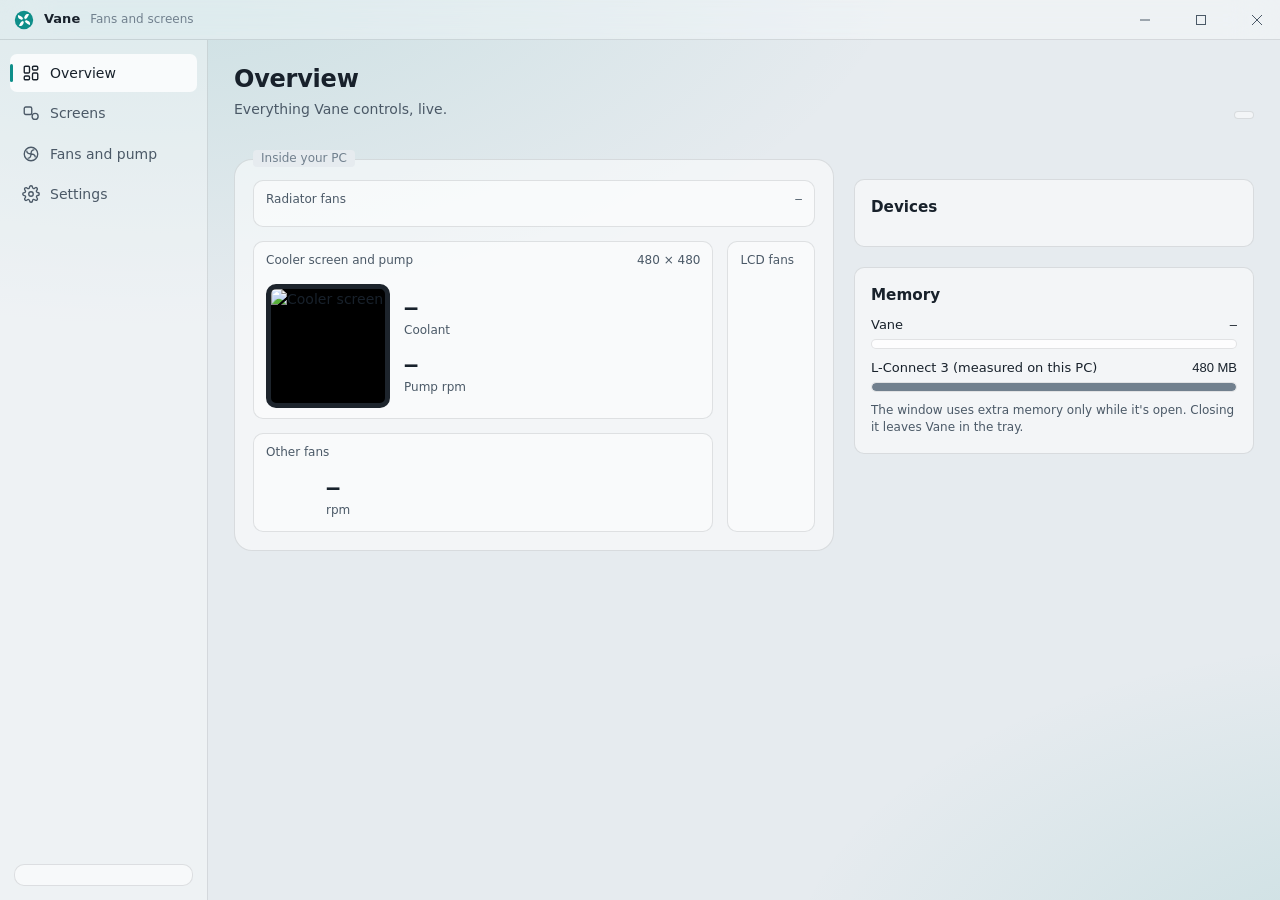
==== ui/index.html @ 540136e4 "Vane 0.1: tray app replacing Lian Li L-Connect 3 for HydroShift II LCD-S, SL V3 LCD fans and wireles" ====
<!doctype html>
<html lang="en">
<head>
<meta charset="utf-8">
<meta name="viewport" content="width=device-width, initial-scale=1">
<title>Vane</title>
<link rel="stylesheet" href="app.css">
<script>
  // apply the saved app theme before first paint so the window never flashes the wrong colours
  try { const t = localStorage.getItem("vane.theme"); if (t && t !== "system") document.documentElement.dataset.theme = t; } catch (e) {}
</script>
</head>
<body>
<canvas id="rain" aria-hidden="true"></canvas>

<header class="titlebar" data-tauri-drag-region>
  <svg class="logo" viewBox="0 0 24 24" aria-hidden="true" data-tauri-drag-region>
    <circle cx="12" cy="12" r="11" fill="var(--accent)"/>
    <g fill="var(--on-accent)">
      <path d="M12 12 C12 6 15 4 18 5 C17 8 15 11 12 12Z"/>
      <path d="M12 12 C18 12 20 15 19 18 C16 17 13 15 12 12Z"/>
      <path d="M12 12 C12 18 9 20 6 19 C7 16 9 13 12 12Z"/>
      <path d="M12 12 C6 12 4 9 5 6 C8 7 11 9 12 12Z"/>
    </g>
    <circle cx="12" cy="12" r="2.2" fill="var(--accent)"/>
  </svg>
  <span class="name" data-tauri-drag-region>Vane</span>
  <span class="sub" data-tauri-drag-region>Fans and screens</span>
  <span class="spacer" data-tauri-drag-region></span>
  <button class="winbtn" id="w-min" aria-label="Minimise"><svg width="10" height="10" viewBox="0 0 10 10"><path d="M0 5h10" stroke="currentColor"/></svg></button>
  <button class="winbtn" id="w-max" aria-label="Maximise"><svg width="10" height="10" viewBox="0 0 10 10"><rect x=".5" y=".5" width="9" height="9" fill="none" stroke="currentColor"/></svg></button>
  <button class="winbtn close" id="w-close" aria-label="Close"><svg width="10" height="10" viewBox="0 0 10 10"><path d="M0 0l10 10M10 0L0 10" stroke="currentColor"/></svg></button>
</header>

<div class="body">
  <nav class="side" aria-label="Sections">
    <button class="navbtn" data-page="overview" aria-current="page"><svg viewBox="0 0 24 24" fill="none" stroke="currentColor" stroke-width="1.8"><rect x="3" y="3" width="7" height="9" rx="1.5"/><rect x="14" y="3" width="7" height="5" rx="1.5"/><rect x="14" y="12" width="7" height="9" rx="1.5"/><rect x="3" y="16" width="7" height="5" rx="1.5"/></svg>Overview</button>
    <button class="navbtn" data-page="screens"><svg viewBox="0 0 24 24" fill="none" stroke="currentColor" stroke-width="1.8"><rect x="3" y="4" width="10" height="10" rx="2"/><circle cx="17.5" cy="16.5" r="4"/></svg>Screens</button>
    <button class="navbtn" data-page="fans"><svg viewBox="0 0 24 24" fill="none" stroke="currentColor" stroke-width="1.8"><circle cx="12" cy="12" r="9"/><path d="M12 12c0-4 2-6 4.5-5.5M12 12c4 0 6 2 5.5 4.5M12 12c0 4-2 6-4.5 5.5M12 12c-4 0-6-2-5.5-4.5"/></svg>Fans and pump</button>
    <button class="navbtn" data-page="settings"><svg viewBox="0 0 24 24" fill="none" stroke="currentColor" stroke-width="1.8"><circle cx="12" cy="12" r="3"/><path d="M19.4 15a1.7 1.7 0 0 0 .3 1.8l.1.1a2 2 0 1 1-2.8 2.8l-.1-.1a1.7 1.7 0 0 0-1.8-.3 1.7 1.7 0 0 0-1 1.5V21a2 2 0 1 1-4 0v-.1a1.7 1.7 0 0 0-1.1-1.5 1.7 1.7 0 0 0-1.8.3l-.1.1a2 2 0 1 1-2.8-2.8l.1-.1a1.7 1.7 0 0 0 .3-1.8 1.7 1.7 0 0 0-1.5-1H3a2 2 0 1 1 0-4h.1a1.7 1.7 0 0 0 1.5-1.1 1.7 1.7 0 0 0-.3-1.8l-.1-.1a2 2 0 1 1 2.8-2.8l.1.1a1.7 1.7 0 0 0 1.8.3H9a1.7 1.7 0 0 0 1-1.5V3a2 2 0 1 1 4 0v.1a1.7 1.7 0 0 0 1 1.5 1.7 1.7 0 0 0 1.8-.3l.1-.1a2 2 0 1 1 2.8 2.8l-.1.1a1.7 1.7 0 0 0-.3 1.8V9a1.7 1.7 0 0 0 1.5 1H21a2 2 0 1 1 0 4h-.1a1.7 1.7 0 0 0-1.5 1z"/></svg>Settings</button>
    <div class="grow"></div>
    <div class="side-status" id="side-status"></div>
  </nav>

  <main id="main">
    <!-- OVERVIEW -->
    <section class="page on" id="p-overview">
      <div class="page-head">
        <div><h2>Overview</h2><p>Everything Vane controls, live.</p></div>
        <span class="chip" id="ov-chip"></span>
      </div>
      <div id="ov-banner"></div>
      <div class="ov-grid">
        <div class="case">
          <span class="case-label">Inside your PC</span>
          <button class="part rad" data-go="fans" data-kind="aio">
            <span class="lbl"><span>Radiator fans</span><span class="num" id="ov-rad-avg">–</span></span>
            <div class="fans" id="ov-rad"></div>
          </button>
          <button class="part pump" data-go="screens" data-screen="cooler">
            <span class="lbl"><span>Cooler screen and pump</span><span>480 × 480</span></span>
            <img class="lcd sq" id="ov-img-cooler" alt="Cooler screen">
            <div style="display:grid;gap:12px">
              <div class="readout"><b id="ov-coolant">–</b><span>Coolant</span></div>
              <div class="readout"><b id="ov-pump">–</b><span>Pump rpm</span></div>
            </div>
          </button>
          <button class="part front" data-go="screens" data-screen="fan">
            <span class="lbl"><span>LCD fans</span><span class="num" id="ov-lcd-avg"></span></span>
            <div class="stack" id="ov-fanscreens"></div>
          </button>
          <button class="part inf" data-go="fans" data-kind="inf" id="ov-inf">
            <span class="lbl"><span id="ov-inf-name">Other fans</span></span>
            <svg class="fanicon" viewBox="0 0 64 64" style="max-width:48px"></svg>
            <div class="readout"><b id="ov-inf-rpm">–</b><span>rpm</span></div>
          </button>
        </div>
        <div style="display:grid;gap:20px">
          <div class="stats" id="ov-stats"></div>
          <div class="box">
            <h3>Devices</h3>
            <div class="devlist" id="ov-devices"></div>
          </div>
          <div class="box memory">
            <h3 style="margin:0">Memory</h3>
            <div class="memrow"><div><span>Vane</span><span class="num" id="mem-vane">–</span></div><div class="bar goal"><i id="mem-vane-bar" style="width:0"></i></div></div>
            <div class="memrow"><div><span>L-Connect 3 (measured on this PC)</span><span class="num">480 MB</span></div><div class="bar"><i style="width:100%"></i></div></div>
            <span class="small muted">The window uses extra memory only while it's open. Closing it leaves Vane in the tray.</span>
          </div>
        </div>
      </div>
    </section>

    <!-- SCREENS -->
    <section class="page" id="p-screens">
      <div class="page-head">
        <div><h2>Screens</h2><p>Pick a screen, then choose what it shows.</p></div>
        <div class="actions"><button class="btn" id="scr-identify">Identify screens</button></div>
      </div>
      <div class="pick" id="scr-pick"></div>
      <div class="scr-grid">
        <div class="box stage">
          <img id="scr-stage" class="sq" alt="Live screen">
          <div class="cap" id="scr-cap"></div>
          <div class="row">
            <div class="setrow" style="gap:8px"><button class="switch" role="switch" id="scr-enabled" aria-label="Screen on"></button><span class="small">Screen on</span></div>
          </div>
        </div>
        <div class="opts">
          <div class="box">
            <h3>Themes</h3>
            <div class="themes" id="scr-themes"></div>
          </div>
          <div class="box">
            <h3>Readings <span class="muted" id="scr-slot-hint"></span></h3>
            <div class="row2" style="margin-bottom:12px">
              <label class="field"><span>Layout</span><select id="scr-layout"></select></label>
              <label class="field"><span>Background</span><select id="scr-bg"></select></label>
            </div>
            <div class="slots" id="scr-slots"></div>
            <div class="row2" id="scr-image-row" style="margin-top:12px" hidden>
              <div class="field"><span>Picture or GIF</span><div class="inline-name"><button class="btn" id="scr-pick-image">Choose…</button><span class="small muted" id="scr-image-name" style="align-self:center;overflow:hidden;text-overflow:ellipsis;white-space:nowrap"></span></div></div>
            </div>
          </div>
          <div class="box">
            <h3>Look</h3>
            <div style="display:grid;gap:14px">
              <div class="field"><span>Accent colour</span><div class="swatches" id="scr-accent"></div></div>
              <div class="row3">
                <label class="field"><span>Text colour</span><input type="color" id="scr-text"></label>
                <label class="field" id="scr-solid-f"><span>Background colour</span><input type="color" id="scr-solid"></label>
                <div class="field"><span>Clock</span><div class="seg" id="scr-clock"><button data-v="24">24 h</button><button data-v="12">12 h</button></div></div>
              </div>
              <div class="row2">
                <label class="field"><span>Animation speed <b id="scr-speed-v"></b></span><input type="range" id="scr-speed" min="0" max="3" step="0.1"></label>
                <label class="field"><span>Dim background <b id="scr-dim-v"></b></span><input type="range" id="scr-dim" min="0" max="0.8" step="0.05"></label>
              </div>
              <div class="setrow"><div class="t"><b>Glass plates behind readings</b><span>Keeps numbers readable over busy backgrounds.</span></div><button class="switch" role="switch" id="scr-plates"></button></div>
            </div>
          </div>
          <div class="box">
            <h3>Screen</h3>
            <div style="display:grid;gap:14px">
              <div class="row2">
                <label class="field"><span>Brightness <b id="scr-bright-v"></b></span><input type="range" id="scr-bright" min="5" max="100" step="5"></label>
                <label class="field"><span>Frames per second</span><select id="scr-fps"><option value="10">10</option><option value="15">15</option><option value="20">20</option><option value="25">25</option><option value="30">30</option></select></label>
              </div>
              <div class="field"><span>Rotation</span><div class="seg" id="scr-rot"><button data-v="0">0°</button><button data-v="90">90°</button><button data-v="180">180°</button><button data-v="270">270°</button></div></div>
              <div class="setrow" id="scr-link-row"><div class="t"><b>Same look on all LCD fans</b><span>Changes to one fan screen go to all three.</span></div><button class="switch" role="switch" id="scr-link"></button></div>
            </div>
          </div>
          <div class="box">
            <h3>Save as my theme</h3>
            <div class="inline-name"><input type="text" id="scr-theme-name" placeholder="Theme name" maxlength="32"><button class="btn primary" id="scr-save-theme">Save theme</button></div>
          </div>
        </div>
      </div>
    </section>

    <!-- FANS -->
    <section class="page" id="p-fans">
      <div class="page-head">
        <div><h2>Fans and pump</h2><p>Each wireless group follows a temperature, or runs at a fixed speed.</p></div>
      </div>
      <div id="fan-banner"></div>
      <div class="fan-grid">
        <div class="groups" id="fan-groups"></div>
        <div class="box" id="fan-editor"></div>
      </div>
    </section>

    <!-- SETTINGS -->
    <section class="page" id="p-settings">
      <div class="page-head"><div><h2>Settings</h2><p>How Vane starts, looks and reads your sensors.</p></div></div>
      <div class="set-grid">
        <div style="display:grid;gap:20px">
          <div class="box">
            <h3>App</h3>
            <div class="set-list">
              <div class="set"><div class="t"><b>Theme</b><span>Matrix turns the window green on black.</span></div><div class="seg" id="set-theme"><button data-v="system">System</button><button data-v="light">Light</button><button data-v="dark">Dark</button><button data-v="matrix">Matrix</button></div></div>
              <div class="set"><div class="t"><b>Start with Windows</b><span>Opens in the tray when you sign in.</span></div><button class="switch" role="switch" id="set-auto"></button></div>
              <div class="set"><div class="t"><b>Closing the window keeps Vane in the tray</b><span>Turn off to quit Vane with the close button.</span></div><button class="switch" role="switch" id="set-tray"></button></div>
              <div class="set"><div class="t"><b>Screens on</b><span>Turn every screen off without quitting.</span></div><button class="switch" role="switch" id="set-screens"></button></div>
            </div>
          </div>
          <div class="box">
            <h3>L-Connect 3</h3>
            <div class="set-list">
              <div class="set"><div class="t"><b id="lc-state">–</b><span id="lc-sub">Only one app can talk to the screens and fans at a time.</span></div><button class="btn" id="lc-btn">–</button></div>
            </div>
          </div>
          <div class="box">
            <h3>About</h3>
            <p class="small muted" style="margin:0" id="about"></p>
          </div>
        </div>
        <div class="box">
          <h3>Sensor sources</h3>
          <div class="srcs" id="set-sources"></div>
          <div class="tip" id="set-tip"></div>
          <details style="margin-top:12px"><summary class="small muted" style="cursor:pointer">Every reading Vane can see</summary><div class="allsensors" id="set-all"></div></details>
        </div>
      </div>
    </section>
  </main>
</div>
<div class="toast" id="toast" role="status"></div>
<script src="app.js"></script>
</body>
</html>
---- ui/app.css ----
/* Vane window. One token set per app theme; every surface reads the tokens and stays translucent. */
:root {
  --bg: #e6ebef;
  --bg-wash: rgba(15, 143, 138, 0.14);
  --ink: #18212b;
  --ink-2: #4b5967;
  --ink-3: #71808e;
  --line: rgba(24, 33, 43, 0.12);
  --surface: rgba(255, 255, 255, 0.5);
  --surface-hi: rgba(255, 255, 255, 0.78);
  --chrome: rgba(255, 255, 255, 0.34);
  --menu: rgba(244, 247, 249, 0.92);
  --accent: #0f8f8a;
  --accent-soft: rgba(15, 143, 138, 0.13);
  --on-accent: #ffffff;
  --ok: #24895a;
  --warn: #b8740f;
  --hot: #c63d33;
  --bezel: #1d242c;
  --shadow: 0 18px 50px rgba(30, 45, 60, 0.16);
  --font-ui: "Segoe UI Variable Text", "Segoe UI Variable", "Segoe UI", system-ui, sans-serif;
  --font-num: "Bahnschrift", "Segoe UI", sans-serif;
  --r-box: 10px;
  --r-ctl: 7px;
  color-scheme: light;
}
@media (prefers-color-scheme: dark) {
  :root:not([data-theme="light"]):not([data-theme="matrix"]) {
    --bg: #141a20; --bg-wash: rgba(44, 196, 188, 0.12); --ink: #e5ebf0; --ink-2: #9aa8b5; --ink-3: #6f7d8a;
    --line: rgba(229, 235, 240, 0.1); --surface: rgba(255, 255, 255, 0.045); --surface-hi: rgba(255, 255, 255, 0.085);
    --chrome: rgba(255, 255, 255, 0.025); --menu: rgba(28, 35, 42, 0.94); --accent: #2cc4bc; --accent-soft: rgba(44, 196, 188, 0.14);
    --on-accent: #06211f; --ok: #4cc27f; --warn: #eea53c; --hot: #f06257; --bezel: #070a0d; --shadow: 0 18px 50px rgba(0, 0, 0, 0.45);
    color-scheme: dark;
  }
}
:root[data-theme="dark"] {
  --bg: #141a20; --bg-wash: rgba(44, 196, 188, 0.12); --ink: #e5ebf0; --ink-2: #9aa8b5; --ink-3: #6f7d8a;
  --line: rgba(229, 235, 240, 0.1); --surface: rgba(255, 255, 255, 0.045); --surface-hi: rgba(255, 255, 255, 0.085);
  --chrome: rgba(255, 255, 255, 0.025); --menu: rgba(28, 35, 42, 0.94); --accent: #2cc4bc; --accent-soft: rgba(44, 196, 188, 0.14);
  --on-accent: #06211f; --ok: #4cc27f; --warn: #eea53c; --hot: #f06257; --bezel: #070a0d; --shadow: 0 18px 50px rgba(0, 0, 0, 0.45);
  color-scheme: dark;
}
/* Matrix: green phosphor on black, the same translucent surfaces tinted green */
:root[data-theme="matrix"] {
  --bg: #010603; --bg-wash: rgba(0, 255, 106, 0.07); --ink: #c4ffd8; --ink-2: #6fd796; --ink-3: #3f9460;
  --line: rgba(0, 255, 106, 0.16); --surface: rgba(0, 255, 106, 0.035); --surface-hi: rgba(0, 255, 106, 0.08);
  --chrome: rgba(0, 0, 0, 0.35); --menu: rgba(2, 16, 8, 0.95); --accent: #00ff6a; --accent-soft: rgba(0, 255, 106, 0.12);
  --on-accent: #001a0b; --ok: #00ff6a; --warn: #d8ff4f; --hot: #ff5a4f; --bezel: #000; --shadow: 0 18px 50px rgba(0, 0, 0, 0.6);
  --font-num: "Cascadia Mono", "Consolas", monospace;
  color-scheme: dark;
}

* { box-sizing: border-box; }
html, body { height: 100%; margin: 0; overflow: hidden; }
body {
  background: var(--bg);
  background-image: radial-gradient(1100px 600px at 12% -10%, var(--bg-wash), transparent 70%),
                    radial-gradient(900px 500px at 110% 110%, var(--bg-wash), transparent 70%);
  color: var(--ink);
  font-family: var(--font-ui);
  font-size: 14px;
  line-height: 1.45;
  display: grid;
  grid-template-rows: 40px minmax(0, 1fr);
  user-select: none;
}
#rain { position: fixed; inset: 0; width: 100%; height: 100%; pointer-events: none; opacity: 0; z-index: -1; }
:root[data-theme="matrix"] #rain { opacity: 0.22; }
button, input, select { font: inherit; color: inherit; }
button { cursor: pointer; }
input[type="text"], input[type="number"] { user-select: text; }
:focus-visible { outline: 2px solid var(--accent); outline-offset: 2px; }
.num { font-family: var(--font-num); font-variant-numeric: tabular-nums; }
[hidden] { display: none !important; }

/* Title bar: same chrome as the top of the window so the two read as one band */
.titlebar { display: flex; align-items: center; gap: 10px; padding-left: 14px; border-bottom: 1px solid var(--line); background: var(--chrome); backdrop-filter: blur(24px) saturate(1.2); }
.titlebar .name { font-weight: 600; font-size: 13px; }
.titlebar .sub { color: var(--ink-3); font-size: 12px; }
.titlebar .spacer { flex: 1; align-self: stretch; }
.winbtn { width: 46px; height: 40px; border: 0; background: transparent; display: grid; place-items: center; color: var(--ink-2); }
.winbtn:hover { background: var(--surface-hi); }
.winbtn.close:hover { background: var(--hot); color: #fff; }
.logo { width: 20px; height: 20px; flex: none; }

.body { display: grid; grid-template-columns: 208px minmax(0, 1fr); min-height: 0; }
nav.side { border-right: 1px solid var(--line); padding: 14px 10px; display: flex; flex-direction: column; gap: 2px; background: var(--chrome); }
.navbtn { display: flex; align-items: center; gap: 10px; border: 0; background: transparent; text-align: left; padding: 9px 12px; border-radius: var(--r-ctl); color: var(--ink-2); font-weight: 500; position: relative; }
.navbtn svg { width: 18px; height: 18px; flex: none; }
.navbtn:hover { background: var(--surface); color: var(--ink); }
.navbtn[aria-current="page"] { background: var(--surface-hi); color: var(--ink); }
.navbtn[aria-current="page"]::before { content: ""; position: absolute; left: 0; top: 10px; bottom: 10px; width: 3px; border-radius: 3px; background: var(--accent); }
.side .grow { flex: 1; }
.side-status { margin: 8px 4px 0; padding: 10px 12px; border-radius: var(--r-box); border: 1px solid var(--line); background: var(--surface); font-size: 12px; color: var(--ink-2); display: grid; gap: 4px; }
.dot { display: inline-block; width: 7px; height: 7px; border-radius: 50%; background: var(--ok); margin-right: 6px; vertical-align: 1px; flex: none; }
.dot.warn { background: var(--warn); }
.dot.hot { background: var(--hot); }
.dot.off { background: var(--ink-3); }

main { padding: 22px 26px 30px; min-width: 0; overflow-y: auto; }
.page { display: none; gap: 20px; max-width: 1240px; }
.page.on { display: grid; }
.page-head { display: flex; flex-wrap: wrap; align-items: end; justify-content: space-between; gap: 10px 20px; }
.page-head h2 { margin: 0; font-size: 1.5rem; font-weight: 600; letter-spacing: -0.01em; }
.page-head p { margin: 2px 0 0; color: var(--ink-2); }

.box { border: 1px solid var(--line); background: var(--surface); border-radius: var(--r-box); padding: 16px; min-width: 0; }
.box h3 { margin: 0 0 12px; font-size: 0.95rem; font-weight: 600; }
.box h3 .muted { font-weight: 400; font-size: 12px; margin-left: 6px; }
.muted { color: var(--ink-2); }
.small { font-size: 12px; }
.banner { display: flex; gap: 12px; align-items: center; justify-content: space-between; flex-wrap: wrap; border: 1px solid var(--line); border-left: 3px solid var(--warn); background: var(--surface); border-radius: var(--r-box); padding: 12px 16px; }
.banner.bad { border-left-color: var(--hot); }
.banner p { margin: 0; }

/* Controls */
.btn { border: 1px solid var(--line); background: var(--surface-hi); padding: 7px 14px; border-radius: var(--r-ctl); font-weight: 500; white-space: nowrap; }
.btn:hover { border-color: var(--accent); }
.btn.primary { background: var(--accent); color: var(--on-accent); border-color: transparent; }
.btn.primary:hover { filter: brightness(1.07); }
.btn.small { padding: 4px 10px; font-size: 12px; }
.seg { display: inline-flex; flex-wrap: wrap; gap: 2px; padding: 3px; border-radius: 9px; border: 1px solid var(--line); background: var(--surface); }
.seg button { border: 0; background: transparent; padding: 5px 12px; border-radius: 6px; color: var(--ink-2); font-weight: 500; }
.seg button[aria-pressed="true"] { background: var(--surface-hi); color: var(--ink); box-shadow: 0 1px 2px rgba(0,0,0,.12); }
.field { display: grid; gap: 6px; min-width: 0; }
.field > span { font-size: 12px; color: var(--ink-2); font-weight: 500; display: flex; justify-content: space-between; gap: 8px; }
.field > span b { font-weight: 500; color: var(--ink); font-family: var(--font-num); }
select, input[type="text"] { border: 1px solid var(--line); background: var(--surface-hi); border-radius: var(--r-ctl); padding: 6px 10px; min-width: 0; width: 100%; }
select option, select optgroup { background: var(--menu); color: var(--ink); }
input[type="range"] { accent-color: var(--accent); width: 100%; }
input[type="color"] { width: 28px; height: 28px; border-radius: 50%; border: 2px solid var(--line); padding: 0; background: none; cursor: pointer; }
input[type="color"]::-webkit-color-swatch-wrapper { padding: 0; }
input[type="color"]::-webkit-color-swatch { border: 0; border-radius: 50%; }
.switch { position: relative; width: 40px; height: 22px; border-radius: 11px; border: 1px solid var(--line); background: var(--surface-hi); flex: none; padding: 0; }
.switch::after { content: ""; position: absolute; top: 3px; left: 3px; width: 14px; height: 14px; border-radius: 50%; background: var(--ink-3); transition: transform .15s, background .15s; }
.switch[aria-checked="true"] { background: var(--accent); border-color: transparent; }
.switch[aria-checked="true"]::after { transform: translateX(18px); background: var(--on-accent); }
.chip { display: inline-flex; align-items: center; gap: 2px; font-size: 12px; font-weight: 500; padding: 3px 9px; border-radius: 999px; border: 1px solid var(--line); background: var(--surface); white-space: nowrap; }
.chip.ok { color: var(--ok); } .chip.warn { color: var(--warn); } .chip.hot { color: var(--hot); }

/* Overview */
.ov-grid { display: grid; grid-template-columns: minmax(0, 1.5fr) minmax(0, 1fr); gap: 20px; align-items: start; }
.case { position: relative; border: 1.5px solid var(--line); border-radius: 18px; padding: 20px 18px 18px; display: grid; gap: 14px; grid-template-columns: minmax(0, 1fr) auto; grid-template-areas: "rad rad" "pump front" "inf front"; background: var(--surface); }
.case-label { position: absolute; top: -10px; left: 18px; padding: 0 8px; background: var(--bg); font-size: 12px; color: var(--ink-3); border-radius: 4px; }
.part { border: 1px solid var(--line); border-radius: var(--r-box); background: var(--surface); padding: 10px 12px; display: grid; gap: 8px; text-align: left; transition: border-color .15s; min-width: 0; }
.part:hover { border-color: var(--accent); }
.part .lbl { font-size: 12px; color: var(--ink-2); font-weight: 500; display: flex; justify-content: space-between; gap: 8px; }
.part .lbl span:last-child { white-space: nowrap; }
.rad { grid-area: rad; }
.rad .fans { display: grid; grid-template-columns: repeat(3, 1fr); gap: 10px; }
.fanicon { aspect-ratio: 1; max-width: 64px; width: 100%; margin: 0 auto; display: block; color: var(--ink-2); }
.fanicon .blades { transform-origin: 50% 50%; animation: spin linear infinite; animation-duration: 0s; }
@keyframes spin { to { transform: rotate(360deg); } }
.fan-rpm { text-align: center; font-size: 13px; }
.pump { grid-area: pump; grid-template-columns: auto minmax(0, 1fr); align-items: center; gap: 14px; }
.pump .lbl { grid-column: 1 / -1; }
.front { grid-area: front; align-content: start; }
.front .stack { display: grid; gap: 10px; justify-items: center; }
.inf { grid-area: inf; grid-template-columns: auto 1fr; align-items: center; gap: 12px; }
.inf .lbl { grid-column: 1 / -1; }
.lcd { display: block; background: #000; border: 5px solid var(--bezel); object-fit: cover; }
.lcd.sq { width: 124px; height: 124px; border-radius: 10px; }
.lcd.rd { width: 92px; height: 92px; border-radius: 50%; }
.lcd.off { opacity: .35; }
.readout { display: grid; gap: 2px; }
.readout b { font-family: var(--font-num); font-weight: 600; font-size: 1.6rem; line-height: 1; font-variant-numeric: tabular-nums; white-space: nowrap; }
.readout span { font-size: 12px; color: var(--ink-2); }

.stats { display: grid; grid-template-columns: repeat(2, minmax(0, 1fr)); gap: 12px; }
.stat { border: 1px solid var(--line); border-radius: var(--r-box); background: var(--surface); padding: 12px 14px; display: grid; gap: 4px; min-width: 0; }
.stat .k { font-size: 12px; color: var(--ink-2); font-weight: 500; }
.stat .v { font-family: var(--font-num); font-size: 1.9rem; font-weight: 600; line-height: 1; font-variant-numeric: tabular-nums; white-space: nowrap; }
.stat .v small { font-size: 0.95rem; color: var(--ink-2); font-weight: 500; margin-left: 3px; }
.stat .v.none { color: var(--ink-3); font-size: 1.3rem; }
.stat svg { width: 100%; height: 26px; display: block; }
.stat svg polyline { fill: none; stroke: var(--accent); stroke-width: 1.6; vector-effect: non-scaling-stroke; }
.heat-warm { color: var(--warn); } .heat-hot { color: var(--hot); }

.devlist { display: grid; }
.dev { display: grid; grid-template-columns: minmax(0, 1fr) auto; gap: 2px 12px; padding: 10px 0; border-top: 1px solid var(--line); align-items: center; }
.dev:first-child { border-top: 0; padding-top: 0; }
.dev .n { font-weight: 500; }
.dev .id { font-size: 12px; color: var(--ink-3); font-variant-numeric: tabular-nums; overflow: hidden; text-overflow: ellipsis; white-space: nowrap; }
.dev .chip { grid-row: 1 / 3; grid-column: 2; }
.memory { display: grid; gap: 10px; }
.bar { height: 10px; border-radius: 5px; background: var(--surface-hi); border: 1px solid var(--line); overflow: hidden; }
.bar i { display: block; height: 100%; background: var(--ink-3); border-radius: 5px; transition: width .4s; }
.bar.goal i { background: var(--accent); }
.memrow { display: grid; gap: 4px; }
.memrow div:first-child { display: flex; justify-content: space-between; font-size: 13px; }

/* Screens */
.scr-grid { display: grid; grid-template-columns: minmax(0, 0.9fr) minmax(0, 1.1fr); gap: 20px; align-items: start; }
.pick { display: flex; flex-wrap: wrap; gap: 8px; }
.pickbtn { display: flex; align-items: center; gap: 10px; border: 1px solid var(--line); background: var(--surface); border-radius: var(--r-box); padding: 8px 12px 8px 8px; text-align: left; }
.pickbtn img { width: 40px; height: 40px; background: #000; border: 2px solid var(--bezel); object-fit: cover; }
.pickbtn.sq img { border-radius: 6px; } .pickbtn.rd img { border-radius: 50%; }
.pickbtn b { display: block; font-weight: 600; font-size: 13px; }
.pickbtn span { font-size: 12px; color: var(--ink-2); }
.pickbtn[aria-pressed="true"] { border-color: var(--accent); background: var(--accent-soft); }
.stage { display: grid; place-items: center; gap: 12px; padding: 22px 16px; position: sticky; top: 0; }
.stage img { width: min(300px, 100%); aspect-ratio: 1; border: 10px solid var(--bezel); background: #000; box-shadow: 0 10px 30px rgba(0,0,0,.25); object-fit: cover; }
.stage img.sq { border-radius: 18px; } .stage img.rd { border-radius: 50%; }
.stage .cap { font-size: 12px; color: var(--ink-3); text-align: center; }
.stage .row { display: flex; gap: 8px; flex-wrap: wrap; justify-content: center; }
.opts { display: grid; gap: 16px; }
.row2 { display: grid; grid-template-columns: repeat(2, minmax(0, 1fr)); gap: 14px; }
.row3 { display: grid; grid-template-columns: repeat(3, minmax(0, 1fr)); gap: 14px; }
.themes { display: grid; grid-template-columns: repeat(auto-fill, minmax(118px, 1fr)); gap: 8px; }
.theme { border: 1px solid var(--line); background: var(--surface); border-radius: var(--r-box); padding: 8px; text-align: left; display: grid; gap: 6px; position: relative; }
.theme i { display: block; height: 34px; border-radius: 6px; }
.theme b { font-size: 12px; font-weight: 600; }
.theme[aria-pressed="true"] { border-color: var(--accent); background: var(--accent-soft); }
.theme .del { position: absolute; top: 4px; right: 4px; width: 20px; height: 20px; border-radius: 50%; border: 0; background: var(--menu); color: var(--ink-2); font-size: 12px; line-height: 1; display: none; }
.theme:hover .del { display: grid; place-items: center; }
.slots { display: grid; gap: 8px; }
.slotrow { display: grid; grid-template-columns: 22px minmax(0, 1fr) auto; gap: 8px; align-items: center; }
.slotrow .n { font-size: 12px; color: var(--ink-3); font-family: var(--font-num); text-align: right; }
.slotrow .val { font-size: 12px; color: var(--ink-2); font-family: var(--font-num); min-width: 64px; text-align: right; }
.swatches { display: flex; flex-wrap: wrap; gap: 8px; align-items: center; }
.sw { width: 28px; height: 28px; border-radius: 50%; border: 2px solid var(--line); padding: 0; }
.sw[aria-pressed="true"] { outline: 2px solid var(--accent); outline-offset: 2px; }
.setrow { display: flex; align-items: center; justify-content: space-between; gap: 12px; }
.setrow .t b { display: block; font-weight: 500; }
.setrow .t span { font-size: 12px; color: var(--ink-2); }
.actions { display: flex; flex-wrap: wrap; gap: 10px; justify-content: flex-end; align-items: center; }
.inline-name { display: flex; gap: 8px; }

/* Fans */
.fan-grid { display: grid; grid-template-columns: minmax(0, 0.8fr) minmax(0, 1.2fr); gap: 20px; align-items: start; }
.groups { display: grid; gap: 10px; }
.group { border: 1px solid var(--line); background: var(--surface); border-radius: var(--r-box); padding: 12px 14px; text-align: left; display: grid; grid-template-columns: minmax(0, 1fr) auto; gap: 2px 10px; align-items: center; }
.group[aria-pressed="true"] { border-color: var(--accent); background: var(--accent-soft); }
.group b { font-weight: 600; }
.group .sub { font-size: 12px; color: var(--ink-2); }
.group .rpm { grid-row: 1 / 3; grid-column: 2; text-align: right; font-family: var(--font-num); font-size: 1.4rem; font-weight: 600; font-variant-numeric: tabular-nums; line-height: 1.05; }
.group .rpm small { display: block; font-family: var(--font-ui); font-size: 11px; color: var(--ink-2); font-weight: 500; }
svg.curve { width: 100%; height: auto; display: block; touch-action: none; }
.curve .grid line { stroke: var(--line); }
.curve .axis text { fill: var(--ink-3); font-size: 11px; font-family: var(--font-ui); }
.curve .area { fill: var(--accent-soft); }
.curve .ln { fill: none; stroke: var(--accent); stroke-width: 2.5; }
.curve .pt { fill: var(--surface-hi); stroke: var(--accent); stroke-width: 2.5; cursor: grab; }
.curve .pt:hover { stroke-width: 4; }
.curve .now line { stroke: var(--warn); stroke-dasharray: 4 4; stroke-width: 1.5; }
.curve .now text { fill: var(--warn); font-size: 11px; font-weight: 600; font-family: var(--font-ui); }
.curve .now circle { fill: var(--warn); }
.curve-foot { display: flex; flex-wrap: wrap; gap: 10px 22px; margin-top: 10px; font-size: 13px; }
.curve-foot b { font-family: var(--font-num); font-size: 1.15rem; font-variant-numeric: tabular-nums; }
.fanrows { display: grid; grid-template-columns: repeat(auto-fill, minmax(120px, 1fr)); gap: 8px; }
.fanrow { border: 1px solid var(--line); border-radius: var(--r-ctl); padding: 8px 10px; background: var(--surface); }
.fanrow b { font-family: var(--font-num); font-size: 1.1rem; display: block; }
.fanrow span { font-size: 12px; color: var(--ink-2); }
.empty { padding: 26px 10px; text-align: center; color: var(--ink-2); }

/* Settings */
.set-grid { display: grid; grid-template-columns: repeat(2, minmax(0, 1fr)); gap: 20px; align-items: start; }
.set-list { display: grid; }
.set { display: flex; flex-wrap: wrap; align-items: center; justify-content: space-between; gap: 10px 16px; padding: 14px 0; border-top: 1px solid var(--line); }
.set .seg { flex-wrap: nowrap; }
.set:first-child { border-top: 0; padding-top: 0; }
.set .t b { display: block; font-weight: 500; }
.set .t span { font-size: 12px; color: var(--ink-2); }
.srcs { display: grid; gap: 8px; margin-bottom: 12px; }
.src { display: flex; align-items: center; gap: 8px; font-size: 13px; }
.src .muted { margin-left: auto; font-size: 12px; text-align: right; }
.tip { border: 1px solid var(--line); border-radius: var(--r-ctl); background: var(--surface); padding: 10px 12px; font-size: 13px; color: var(--ink-2); }
.tip ol { margin: 6px 0 0; padding-left: 20px; }
.tip b { color: var(--ink); font-weight: 600; }
.allsensors { max-height: 280px; overflow: auto; font-size: 12px; border-top: 1px solid var(--line); margin-top: 12px; padding-top: 8px; user-select: text; }
.allsensors div { display: flex; justify-content: space-between; gap: 10px; padding: 2px 0; }
.allsensors h4 { margin: 8px 0 2px; font-size: 12px; color: var(--ink); }
.allsensors span:last-child { font-family: var(--font-num); color: var(--ink-2); white-space: nowrap; }

.toast { position: fixed; left: 50%; bottom: 24px; transform: translate(-50%, 20px); opacity: 0; pointer-events: none; background: var(--ink); color: var(--bg); padding: 9px 16px; border-radius: 8px; font-weight: 500; font-size: 13px; transition: opacity .2s, transform .2s; z-index: 20; }
.toast.on { opacity: 1; transform: translate(-50%, 0); }

@media (max-width: 1040px) {
  .ov-grid, .scr-grid, .fan-grid, .set-grid { grid-template-columns: minmax(0, 1fr); }
  .stage { position: static; }
}
@media (prefers-reduced-motion: reduce) {
  .fanicon .blades { animation: none !important; }
  .toast, .switch::after, .bar i { transition: none; }
}
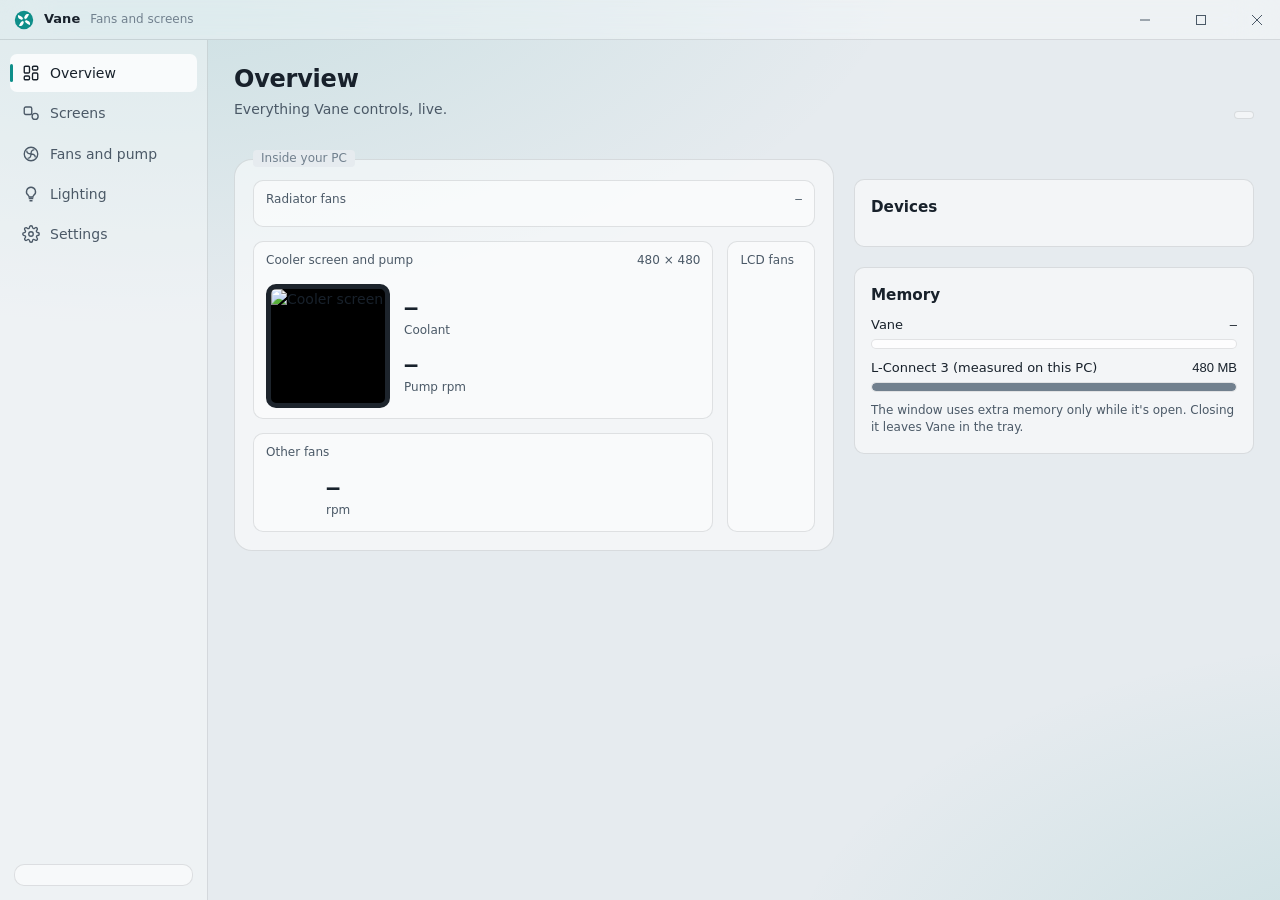
==== commit b5e5c228: "Vane 0.2: lighting, OpenRGB, layout editor, design previews, L-Connect import, installer - Wireless " ====
--- a/ui/index.html
+++ b/ui/index.html
@@ -37,6 +37,7 @@
     <button class="navbtn" data-page="overview" aria-current="page"><svg viewBox="0 0 24 24" fill="none" stroke="currentColor" stroke-width="1.8"><rect x="3" y="3" width="7" height="9" rx="1.5"/><rect x="14" y="3" width="7" height="5" rx="1.5"/><rect x="14" y="12" width="7" height="9" rx="1.5"/><rect x="3" y="16" width="7" height="5" rx="1.5"/></svg>Overview</button>
     <button class="navbtn" data-page="screens"><svg viewBox="0 0 24 24" fill="none" stroke="currentColor" stroke-width="1.8"><rect x="3" y="4" width="10" height="10" rx="2"/><circle cx="17.5" cy="16.5" r="4"/></svg>Screens</button>
     <button class="navbtn" data-page="fans"><svg viewBox="0 0 24 24" fill="none" stroke="currentColor" stroke-width="1.8"><circle cx="12" cy="12" r="9"/><path d="M12 12c0-4 2-6 4.5-5.5M12 12c4 0 6 2 5.5 4.5M12 12c0 4-2 6-4.5 5.5M12 12c-4 0-6-2-5.5-4.5"/></svg>Fans and pump</button>
+    <button class="navbtn" data-page="lighting"><svg viewBox="0 0 24 24" fill="none" stroke="currentColor" stroke-width="1.8"><path d="M9 18h6M10 21h4"/><path d="M12 3a6 6 0 0 0-3.5 10.9c.6.5 1 1.2 1 2.1h5c0-.9.4-1.6 1-2.1A6 6 0 0 0 12 3z"/></svg>Lighting</button>
     <button class="navbtn" data-page="settings"><svg viewBox="0 0 24 24" fill="none" stroke="currentColor" stroke-width="1.8"><circle cx="12" cy="12" r="3"/><path d="M19.4 15a1.7 1.7 0 0 0 .3 1.8l.1.1a2 2 0 1 1-2.8 2.8l-.1-.1a1.7 1.7 0 0 0-1.8-.3 1.7 1.7 0 0 0-1 1.5V21a2 2 0 1 1-4 0v-.1a1.7 1.7 0 0 0-1.1-1.5 1.7 1.7 0 0 0-1.8.3l-.1.1a2 2 0 1 1-2.8-2.8l.1-.1a1.7 1.7 0 0 0 .3-1.8 1.7 1.7 0 0 0-1.5-1H3a2 2 0 1 1 0-4h.1a1.7 1.7 0 0 0 1.5-1.1 1.7 1.7 0 0 0-.3-1.8l-.1-.1a2 2 0 1 1 2.8-2.8l.1.1a1.7 1.7 0 0 0 1.8.3H9a1.7 1.7 0 0 0 1-1.5V3a2 2 0 1 1 4 0v.1a1.7 1.7 0 0 0 1 1.5 1.7 1.7 0 0 0 1.8-.3l.1-.1a2 2 0 1 1 2.8 2.8l-.1.1a1.7 1.7 0 0 0-.3 1.8V9a1.7 1.7 0 0 0 1.5 1H21a2 2 0 1 1 0 4h-.1a1.7 1.7 0 0 0-1.5 1z"/></svg>Settings</button>
     <div class="grow"></div>
     <div class="side-status" id="side-status"></div>
@@ -94,13 +95,16 @@
     <!-- SCREENS -->
     <section class="page" id="p-screens">
       <div class="page-head">
-        <div><h2>Screens</h2><p>Pick a screen, then choose what it shows.</p></div>
+        <div><h2>Screens</h2><p>Pick a screen, choose a design, then move things around if you like.</p></div>
         <div class="actions"><button class="btn" id="scr-identify">Identify screens</button></div>
       </div>
       <div class="pick" id="scr-pick"></div>
       <div class="scr-grid">
         <div class="box stage">
-          <img id="scr-stage" class="sq" alt="Live screen">
+          <div class="stage-wrap" id="scr-wrap">
+            <img id="scr-stage" class="sq" alt="Live screen">
+            <div class="overlay" id="scr-overlay" hidden></div>
+          </div>
           <div class="cap" id="scr-cap"></div>
           <div class="row">
             <div class="setrow" style="gap:8px"><button class="switch" role="switch" id="scr-enabled" aria-label="Screen on"></button><span class="small">Screen on</span></div>
@@ -108,19 +112,18 @@
         </div>
         <div class="opts">
           <div class="box">
-            <h3>Themes</h3>
-            <div class="themes" id="scr-themes"></div>
-          </div>
-          <div class="box">
-            <h3>Readings <span class="muted" id="scr-slot-hint"></span></h3>
-            <div class="row2" style="margin-bottom:12px">
-              <label class="field"><span>Layout</span><select id="scr-layout"></select></label>
-              <label class="field"><span>Background</span><select id="scr-bg"></select></label>
-            </div>
-            <div class="slots" id="scr-slots"></div>
-            <div class="row2" id="scr-image-row" style="margin-top:12px" hidden>
-              <div class="field"><span>Picture or GIF</span><div class="inline-name"><button class="btn" id="scr-pick-image">Choose…</button><span class="small muted" id="scr-image-name" style="align-self:center;overflow:hidden;text-overflow:ellipsis;white-space:nowrap"></span></div></div>
-            </div>
+            <h3>Designs <span class="muted">Shown with your live readings</span></h3>
+            <div class="designs" id="scr-designs"></div>
+            <div class="inline-name" style="margin-top:12px"><input type="text" id="scr-theme-name" placeholder="Name for this design" maxlength="32"><button class="btn" id="scr-save-theme">Save as my design</button></div>
+          </div>
+          <div class="box">
+            <div class="box-head"><h3>Layout</h3><button class="btn small" id="scr-edit-layout">Edit layout</button></div>
+            <div id="scr-layout-box"></div>
+          </div>
+          <div class="box">
+            <h3>Background</h3>
+            <div class="bgs" id="scr-bgs"></div>
+            <div id="scr-lianli"></div>
           </div>
           <div class="box">
             <h3>Look</h3>
@@ -149,10 +152,6 @@
               <div class="setrow" id="scr-link-row"><div class="t"><b>Same look on all LCD fans</b><span>Changes to one fan screen go to all three.</span></div><button class="switch" role="switch" id="scr-link"></button></div>
             </div>
           </div>
-          <div class="box">
-            <h3>Save as my theme</h3>
-            <div class="inline-name"><input type="text" id="scr-theme-name" placeholder="Theme name" maxlength="32"><button class="btn primary" id="scr-save-theme">Save theme</button></div>
-          </div>
         </div>
       </div>
     </section>
@@ -166,6 +165,31 @@
       <div class="fan-grid">
         <div class="groups" id="fan-groups"></div>
         <div class="box" id="fan-editor"></div>
+      </div>
+    </section>
+
+    <!-- LIGHTING -->
+    <section class="page" id="p-lighting">
+      <div class="page-head">
+        <div><h2>Lighting</h2><p>Effects for the wireless fans and pump. The fans play them on their own once sent.</p></div>
+        <div class="actions"><button class="btn" id="lt-all">Use on every group</button></div>
+      </div>
+      <div id="lt-banner"></div>
+      <div class="fan-grid">
+        <div style="display:grid;gap:16px;align-content:start">
+          <div class="groups" id="lt-groups"></div>
+          <div class="box">
+            <h3>OpenRGB</h3>
+            <div class="src" style="margin-bottom:10px"><span class="dot" id="orgb-dot"></span><span id="orgb-state">–</span></div>
+            <ol class="steps small muted">
+              <li>Open OpenRGB and go to the <b>SDK Client</b> tab.</li>
+              <li>Type IP <b>127.0.0.1</b> and port <b id="orgb-port">6743</b>, then click <b>Connect</b>.</li>
+              <li>The fans and pump appear as devices. Colours you set there switch that group to <b>OpenRGB</b> here.</li>
+            </ol>
+            <div class="setrow" style="margin-top:10px"><div class="t"><b>Let OpenRGB control the lights</b><span>Only programs on this PC can connect. Changes apply when Vane next starts.</span></div><button class="switch" role="switch" id="orgb-on"></button></div>
+          </div>
+        </div>
+        <div class="box" id="lt-editor"></div>
       </div>
     </section>
 
--- a/ui/app.css
+++ b/ui/app.css
@@ -206,13 +206,57 @@
 .opts { display: grid; gap: 16px; }
 .row2 { display: grid; grid-template-columns: repeat(2, minmax(0, 1fr)); gap: 14px; }
 .row3 { display: grid; grid-template-columns: repeat(3, minmax(0, 1fr)); gap: 14px; }
-.themes { display: grid; grid-template-columns: repeat(auto-fill, minmax(118px, 1fr)); gap: 8px; }
-.theme { border: 1px solid var(--line); background: var(--surface); border-radius: var(--r-box); padding: 8px; text-align: left; display: grid; gap: 6px; position: relative; }
-.theme i { display: block; height: 34px; border-radius: 6px; }
-.theme b { font-size: 12px; font-weight: 600; }
-.theme[aria-pressed="true"] { border-color: var(--accent); background: var(--accent-soft); }
-.theme .del { position: absolute; top: 4px; right: 4px; width: 20px; height: 20px; border-radius: 50%; border: 0; background: var(--menu); color: var(--ink-2); font-size: 12px; line-height: 1; display: none; }
-.theme:hover .del { display: grid; place-items: center; }
+.box-head { display: flex; align-items: center; justify-content: space-between; gap: 10px; margin-bottom: 12px; }
+.box-head h3 { margin: 0; }
+/* Designs and backgrounds: real rendered pictures, round for fan screens */
+.designs, .bgs { display: grid; grid-template-columns: repeat(auto-fill, minmax(112px, 1fr)); gap: 10px; }
+.bgs { grid-template-columns: repeat(auto-fill, minmax(84px, 1fr)); }
+.design, .bg { border: 1px solid var(--line); background: var(--surface); border-radius: var(--r-box); padding: 8px; text-align: center; display: grid; gap: 6px; justify-items: center; position: relative; min-width: 0; }
+.design img, .design .ph, .bg img, .bg .ph { width: 100%; aspect-ratio: 1; display: block; background: #000; object-fit: cover; }
+.sq .design img, .sq .design .ph, .sq .bg img, .sq .bg .ph { border-radius: 8px; }
+.rd .design img, .rd .design .ph, .rd .bg img, .rd .bg .ph { border-radius: 50%; }
+.ph { background: linear-gradient(135deg, var(--surface-hi), var(--surface)) !important; }
+.ph.pic { display: grid !important; place-items: center; font-style: normal; font-size: 11px; color: var(--ink-2); padding: 8px; overflow: hidden; word-break: break-all; }
+.design b, .bg b { font-size: 12px; font-weight: 600; overflow: hidden; text-overflow: ellipsis; white-space: nowrap; max-width: 100%; }
+.bg b { font-weight: 500; }
+.design:hover, .bg:hover { border-color: var(--accent); }
+.design[aria-pressed="true"], .bg[aria-pressed="true"] { border-color: var(--accent); background: var(--accent-soft); }
+.design .del { position: absolute; top: 4px; right: 4px; width: 22px; height: 22px; border-radius: 50%; background: var(--menu); color: var(--ink-2); font-size: 13px; line-height: 1; display: none; }
+.design:hover .del, .design:focus-within .del { display: grid; place-items: center; }
+.bgs.vids { margin-top: 2px; }
+.linkish { border: 0; background: none; padding: 0; color: var(--accent); font-weight: 500; font-size: 12px; text-align: left; }
+.linkish:hover { text-decoration: underline; }
+.stat .v.linkish { font-family: var(--font-ui); font-size: 0.95rem; }
+/* Layout editor */
+.stage-wrap { position: relative; width: min(300px, 100%); }
+.stage-wrap img { width: 100%; }
+.overlay { position: absolute; inset: 10px; }
+.stage-wrap.rd .overlay { border-radius: 50%; }
+.wbox { position: absolute; border: 1.5px dashed rgba(255, 255, 255, 0.55); border-radius: 6px; cursor: grab; touch-action: none; display: flex; align-items: flex-start; justify-content: flex-start; }
+.wbox span { font-size: 10px; background: rgba(0, 0, 0, 0.6); color: #fff; padding: 1px 5px; border-radius: 4px 0 4px 0; pointer-events: none; }
+.wbox.on { border: 2px solid var(--accent); background: color-mix(in srgb, var(--accent) 14%, transparent); }
+.wbox:active { cursor: grabbing; }
+.witems { display: grid; gap: 6px; }
+.witem { display: flex; justify-content: space-between; gap: 10px; border: 1px solid var(--line); background: var(--surface); border-radius: var(--r-ctl); padding: 7px 10px; text-align: left; font-size: 13px; min-width: 0; }
+.witem span:first-child { overflow: hidden; text-overflow: ellipsis; white-space: nowrap; }
+.witem .val { font-family: var(--font-num); color: var(--ink-2); font-size: 12px; white-space: nowrap; }
+.witem[aria-pressed="true"] { border-color: var(--accent); background: var(--accent-soft); }
+.wed { display: grid; gap: 12px; margin: 14px 0; padding: 14px; border: 1px solid var(--line); border-radius: var(--r-box); background: var(--surface); }
+.addrow { display: flex; flex-wrap: wrap; gap: 6px; }
+#w-color-custom.on { outline: 2px solid var(--accent); outline-offset: 2px; }
+/* Lighting */
+.group .ring { grid-row: 1 / 3; grid-column: 2; width: 34px; height: 34px; border-radius: 50%; -webkit-mask: radial-gradient(circle, transparent 9px, #000 10px); mask: radial-gradient(circle, transparent 9px, #000 10px); }
+.ltview { border: 1px solid var(--line); border-radius: var(--r-box); background: rgba(0, 0, 0, 0.28); }
+.ltview canvas { width: 100%; height: auto; display: block; }
+.effects { display: grid; grid-template-columns: repeat(auto-fill, minmax(118px, 1fr)); gap: 6px; }
+.effect { border: 1px solid var(--line); background: var(--surface); border-radius: var(--r-ctl); padding: 8px 10px; text-align: left; font-weight: 500; font-size: 13px; }
+.effect:hover { border-color: var(--accent); }
+.effect[aria-pressed="true"] { border-color: var(--accent); background: var(--accent-soft); }
+.lc { position: relative; display: inline-flex; }
+.lc .x { position: absolute; top: -6px; right: -6px; width: 16px; height: 16px; border-radius: 50%; border: 0; background: var(--menu); color: var(--ink-2); font-size: 11px; line-height: 1; padding: 0; display: grid; place-items: center; }
+.sw.sm { width: 20px; height: 20px; }
+.steps { margin: 0; padding-left: 20px; display: grid; gap: 4px; }
+.steps b { color: var(--ink); font-weight: 600; }
 .slots { display: grid; gap: 8px; }
 .slotrow { display: grid; grid-template-columns: 22px minmax(0, 1fr) auto; gap: 8px; align-items: center; }
 .slotrow .n { font-size: 12px; color: var(--ink-3); font-family: var(--font-num); text-align: right; }
@@ -263,6 +307,7 @@
 .set .t span { font-size: 12px; color: var(--ink-2); }
 .srcs { display: grid; gap: 8px; margin-bottom: 12px; }
 .src { display: flex; align-items: center; gap: 8px; font-size: 13px; }
+.src .nm { white-space: nowrap; }
 .src .muted { margin-left: auto; font-size: 12px; text-align: right; }
 .tip { border: 1px solid var(--line); border-radius: var(--r-ctl); background: var(--surface); padding: 10px 12px; font-size: 13px; color: var(--ink-2); }
 .tip ol { margin: 6px 0 0; padding-left: 20px; }
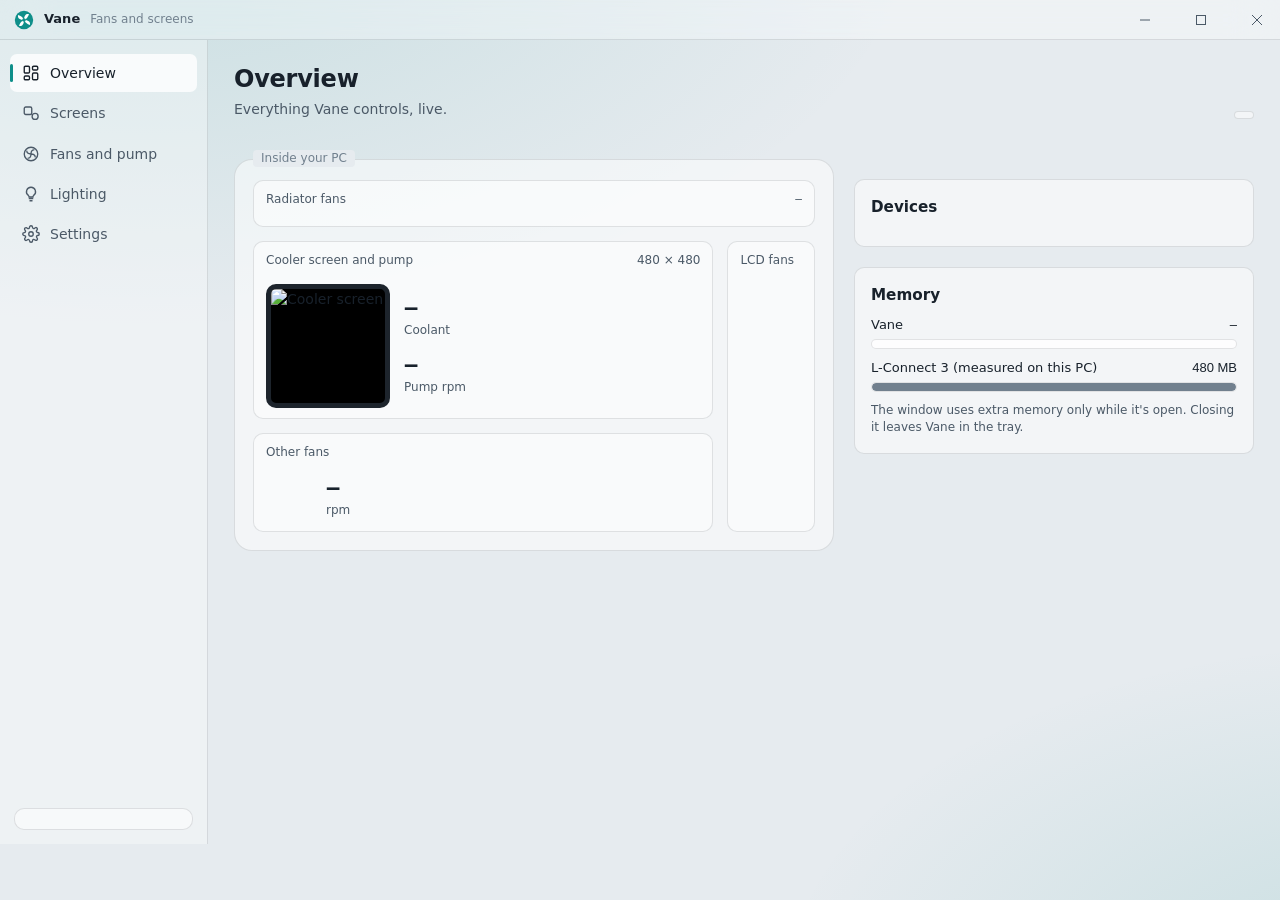
==== commit e159f36f: "Vane 0.2.1: Afterburner CPU temperature, OpenRGB for the rest of the PC, screen colour - CPU tempera" ====
--- a/ui/index.html
+++ b/ui/index.html
@@ -100,6 +100,7 @@
       </div>
       <div class="pick" id="scr-pick"></div>
       <div class="scr-grid">
+        <div class="side">
         <div class="box stage">
           <div class="stage-wrap" id="scr-wrap">
             <img id="scr-stage" class="sq" alt="Live screen">
@@ -110,21 +111,6 @@
             <div class="setrow" style="gap:8px"><button class="switch" role="switch" id="scr-enabled" aria-label="Screen on"></button><span class="small">Screen on</span></div>
           </div>
         </div>
-        <div class="opts">
-          <div class="box">
-            <h3>Designs <span class="muted">Shown with your live readings</span></h3>
-            <div class="designs" id="scr-designs"></div>
-            <div class="inline-name" style="margin-top:12px"><input type="text" id="scr-theme-name" placeholder="Name for this design" maxlength="32"><button class="btn" id="scr-save-theme">Save as my design</button></div>
-          </div>
-          <div class="box">
-            <div class="box-head"><h3>Layout</h3><button class="btn small" id="scr-edit-layout">Edit layout</button></div>
-            <div id="scr-layout-box"></div>
-          </div>
-          <div class="box">
-            <h3>Background</h3>
-            <div class="bgs" id="scr-bgs"></div>
-            <div id="scr-lianli"></div>
-          </div>
           <div class="box">
             <h3>Look</h3>
             <div style="display:grid;gap:14px">
@@ -138,7 +124,11 @@
                 <label class="field"><span>Animation speed <b id="scr-speed-v"></b></span><input type="range" id="scr-speed" min="0" max="3" step="0.1"></label>
                 <label class="field"><span>Dim background <b id="scr-dim-v"></b></span><input type="range" id="scr-dim" min="0" max="0.8" step="0.05"></label>
               </div>
-              <div class="setrow"><div class="t"><b>Glass plates behind readings</b><span>Keeps numbers readable over busy backgrounds.</span></div><button class="switch" role="switch" id="scr-plates"></button></div>
+              <div class="row2">
+                <label class="field"><span>Blur background <b id="scr-blur-v"></b></span><input type="range" id="scr-blur" min="0" max="1" step="0.05"></label>
+                <div></div>
+              </div>
+              <div class="field"><span>Behind the numbers</span><div class="seg" id="scr-behind"><button data-v="outline">Dark outline</button><button data-v="plate">Glass plate</button><button data-v="none">Nothing</button></div></div>
             </div>
           </div>
           <div class="box">
@@ -148,9 +138,33 @@
                 <label class="field"><span>Brightness <b id="scr-bright-v"></b></span><input type="range" id="scr-bright" min="5" max="100" step="5"></label>
                 <label class="field"><span>Frames per second</span><select id="scr-fps"><option value="10">10</option><option value="15">15</option><option value="20">20</option><option value="25">25</option><option value="30">30</option></select></label>
               </div>
+              <div class="field"><span>Colour</span><div class="seg" id="scr-grade"><button data-v="natural">As drawn</button><button data-v="vivid">Vivid</button><button data-v="punchy">Extra vivid</button></div></div>
+              <div class="row3">
+                <label class="field"><span>Contrast <b id="scr-contrast-v"></b></span><input type="range" id="scr-contrast" min="0.7" max="1.6" step="0.02"></label>
+                <label class="field"><span>Saturation <b id="scr-sat-v"></b></span><input type="range" id="scr-sat" min="0" max="2" step="0.05"></label>
+                <label class="field"><span>Depth <b id="scr-gamma-v"></b></span><input type="range" id="scr-gamma" min="0.7" max="1.6" step="0.05"></label>
+              </div>
+              <label class="field"><span>Deeper blacks <b id="scr-black-v"></b></span><input type="range" id="scr-black" min="0" max="0.3" step="0.01"></label>
+              <p class="small muted" style="margin:-6px 0 0">The fan screens have one backlight behind the whole panel, so black still glows a little. Deeper blacks turns dark greys into pure black, and a lower brightness makes black darker.</p>
               <div class="field"><span>Rotation</span><div class="seg" id="scr-rot"><button data-v="0">0°</button><button data-v="90">90°</button><button data-v="180">180°</button><button data-v="270">270°</button></div></div>
-              <div class="setrow" id="scr-link-row"><div class="t"><b>Same look on all LCD fans</b><span>Changes to one fan screen go to all three.</span></div><button class="switch" role="switch" id="scr-link"></button></div>
-            </div>
+              <div class="setrow" id="scr-link-row"><div class="t"><b>Same look on all LCD fans</b><span>Design, background, look, colour, brightness and rotation go to all three. Each fan keeps its own layout and readings.</span></div><button class="switch" role="switch" id="scr-link"></button></div>
+            </div>
+          </div>
+        </div>
+        <div class="opts">
+          <div class="box">
+            <h3>Designs <span class="muted">Shown with your live readings</span></h3>
+            <div class="designs" id="scr-designs"></div>
+            <div class="inline-name" style="margin-top:12px"><input type="text" id="scr-theme-name" placeholder="Name for this design" maxlength="32"><button class="btn" id="scr-save-theme">Save as my design</button></div>
+          </div>
+          <div class="box">
+            <div class="box-head"><h3>Layout</h3><button class="btn small" id="scr-edit-layout">Edit layout</button></div>
+            <div id="scr-layout-box"></div>
+          </div>
+          <div class="box">
+            <h3>Background</h3>
+            <div class="bgs" id="scr-bgs"></div>
+            <div id="scr-lianli"></div>
           </div>
         </div>
       </div>
@@ -171,7 +185,7 @@
     <!-- LIGHTING -->
     <section class="page" id="p-lighting">
       <div class="page-head">
-        <div><h2>Lighting</h2><p>Effects for the wireless fans and pump. The fans play them on their own once sent.</p></div>
+        <div><h2>Lighting</h2><p>Effects for the wireless fans and pump, and through OpenRGB for the motherboard, memory and graphics card.</p></div>
         <div class="actions"><button class="btn" id="lt-all">Use on every group</button></div>
       </div>
       <div id="lt-banner"></div>
@@ -179,7 +193,7 @@
         <div style="display:grid;gap:16px;align-content:start">
           <div class="groups" id="lt-groups"></div>
           <div class="box">
-            <h3>OpenRGB</h3>
+            <h3>Share the fans with OpenRGB</h3>
             <div class="src" style="margin-bottom:10px"><span class="dot" id="orgb-dot"></span><span id="orgb-state">–</span></div>
             <ol class="steps small muted">
               <li>Open OpenRGB and go to the <b>SDK Client</b> tab.</li>
@@ -205,6 +219,7 @@
               <div class="set"><div class="t"><b>Start with Windows</b><span>Opens in the tray when you sign in.</span></div><button class="switch" role="switch" id="set-auto"></button></div>
               <div class="set"><div class="t"><b>Closing the window keeps Vane in the tray</b><span>Turn off to quit Vane with the close button.</span></div><button class="switch" role="switch" id="set-tray"></button></div>
               <div class="set"><div class="t"><b>Screens on</b><span>Turn every screen off without quitting.</span></div><button class="switch" role="switch" id="set-screens"></button></div>
+              <div class="set"><div class="t"><b>Keep MSI Afterburner running</b><span>Starts them again if they were closed. CPU temperature comes from Afterburner.</span></div><button class="switch" role="switch" id="set-ab"></button></div>
             </div>
           </div>
           <div class="box">
--- a/ui/app.css
+++ b/ui/app.css
@@ -198,7 +198,12 @@
 .pickbtn b { display: block; font-weight: 600; font-size: 13px; }
 .pickbtn span { font-size: 12px; color: var(--ink-2); }
 .pickbtn[aria-pressed="true"] { border-color: var(--accent); background: var(--accent-soft); }
-.stage { display: grid; place-items: center; gap: 12px; padding: 22px 16px; position: sticky; top: 0; }
+.stage { display: grid; place-items: center; gap: 12px; padding: 22px 16px; }
+/* preview, Look and Screen stay in view while the designs and backgrounds scroll past */
+.side { display: grid; gap: 16px; position: sticky; top: 0; max-height: calc(100vh - 96px); overflow-y: auto; overscroll-behavior: contain; scrollbar-width: thin; padding-right: 2px; }
+/* the preview stays pinned while Look and Screen scroll under it, so changes can be watched */
+.side > .stage { position: sticky; top: 0; z-index: 2; backdrop-filter: blur(22px) saturate(1.2); -webkit-backdrop-filter: blur(22px) saturate(1.2); padding: 16px; gap: 8px; }
+.side > .stage .stage-wrap, .side > .stage img { width: min(250px, 100%); }
 .stage img { width: min(300px, 100%); aspect-ratio: 1; border: 10px solid var(--bezel); background: #000; box-shadow: 0 10px 30px rgba(0,0,0,.25); object-fit: cover; }
 .stage img.sq { border-radius: 18px; } .stage img.rd { border-radius: 50%; }
 .stage .cap { font-size: 12px; color: var(--ink-3); text-align: center; }
@@ -322,7 +327,7 @@
 
 @media (max-width: 1040px) {
   .ov-grid, .scr-grid, .fan-grid, .set-grid { grid-template-columns: minmax(0, 1fr); }
-  .stage { position: static; }
+  .stage, .side { position: static; max-height: none; overflow: visible; }
 }
 @media (prefers-reduced-motion: reduce) {
   .fanicon .blades { animation: none !important; }
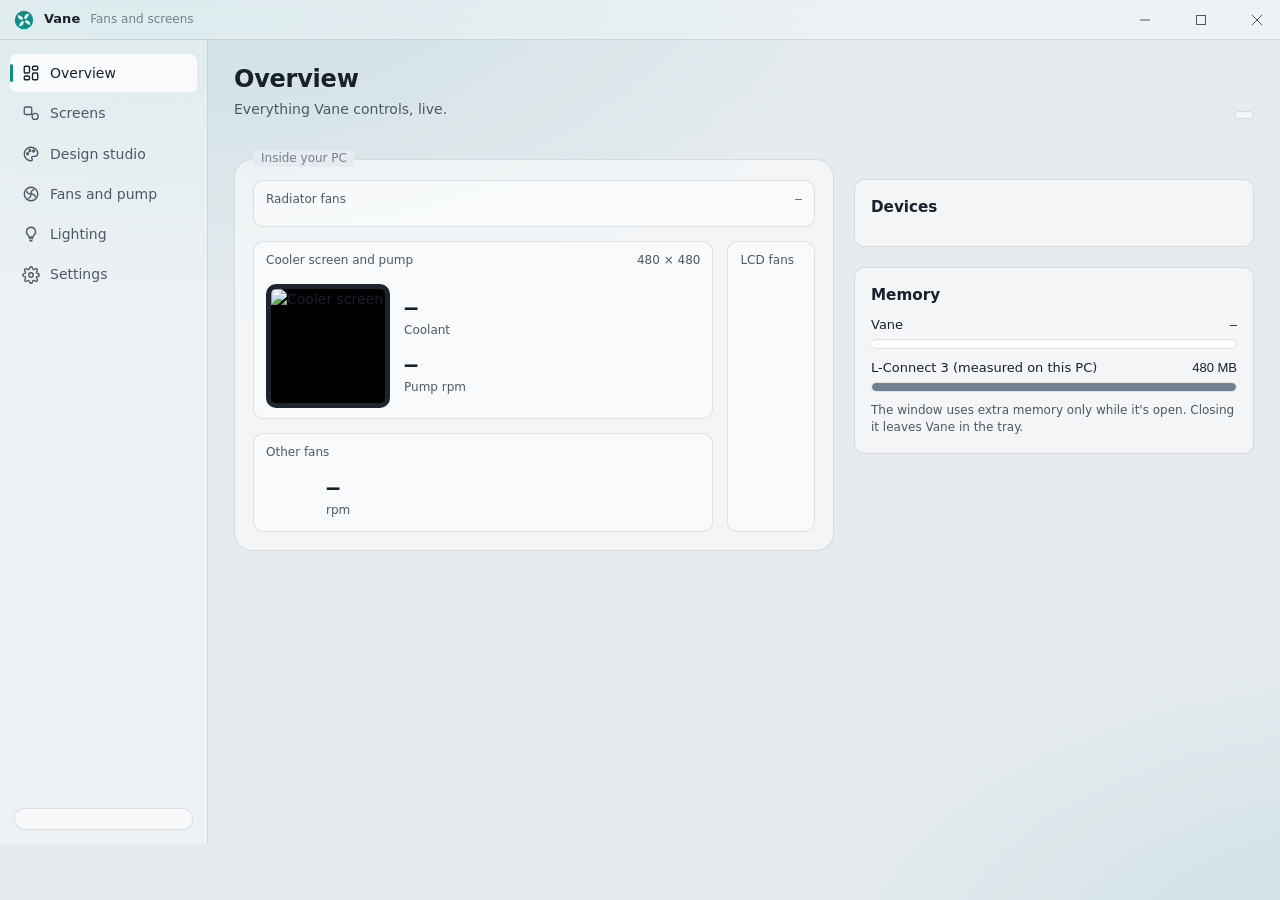
==== commit ca35e7c3: "Vane 0.2.3: full-screen designs, Design studio, warnings, design pieces - Nine full-screen designs (" ====
--- a/ui/index.html
+++ b/ui/index.html
@@ -36,6 +36,7 @@
   <nav class="side" aria-label="Sections">
     <button class="navbtn" data-page="overview" aria-current="page"><svg viewBox="0 0 24 24" fill="none" stroke="currentColor" stroke-width="1.8"><rect x="3" y="3" width="7" height="9" rx="1.5"/><rect x="14" y="3" width="7" height="5" rx="1.5"/><rect x="14" y="12" width="7" height="9" rx="1.5"/><rect x="3" y="16" width="7" height="5" rx="1.5"/></svg>Overview</button>
     <button class="navbtn" data-page="screens"><svg viewBox="0 0 24 24" fill="none" stroke="currentColor" stroke-width="1.8"><rect x="3" y="4" width="10" height="10" rx="2"/><circle cx="17.5" cy="16.5" r="4"/></svg>Screens</button>
+    <button class="navbtn" data-page="studio"><svg viewBox="0 0 24 24" fill="none" stroke="currentColor" stroke-width="1.8"><path d="M12 3a9 9 0 1 0 0 18c1.1 0 1.8-.8 1.8-1.7 0-.5-.2-.9-.5-1.2-.3-.3-.5-.7-.5-1.2 0-1 .8-1.8 1.8-1.8H17a4 4 0 0 0 4-4c0-4.4-4-8.1-9-8.1z"/><circle cx="7.5" cy="11.5" r="1.3"/><circle cx="10.5" cy="7.5" r="1.3"/><circle cx="15.5" cy="8" r="1.3"/></svg>Design studio</button>
     <button class="navbtn" data-page="fans"><svg viewBox="0 0 24 24" fill="none" stroke="currentColor" stroke-width="1.8"><circle cx="12" cy="12" r="9"/><path d="M12 12c0-4 2-6 4.5-5.5M12 12c4 0 6 2 5.5 4.5M12 12c0 4-2 6-4.5 5.5M12 12c-4 0-6-2-5.5-4.5"/></svg>Fans and pump</button>
     <button class="navbtn" data-page="lighting"><svg viewBox="0 0 24 24" fill="none" stroke="currentColor" stroke-width="1.8"><path d="M9 18h6M10 21h4"/><path d="M12 3a6 6 0 0 0-3.5 10.9c.6.5 1 1.2 1 2.1h5c0-.9.4-1.6 1-2.1A6 6 0 0 0 12 3z"/></svg>Lighting</button>
     <button class="navbtn" data-page="settings"><svg viewBox="0 0 24 24" fill="none" stroke="currentColor" stroke-width="1.8"><circle cx="12" cy="12" r="3"/><path d="M19.4 15a1.7 1.7 0 0 0 .3 1.8l.1.1a2 2 0 1 1-2.8 2.8l-.1-.1a1.7 1.7 0 0 0-1.8-.3 1.7 1.7 0 0 0-1 1.5V21a2 2 0 1 1-4 0v-.1a1.7 1.7 0 0 0-1.1-1.5 1.7 1.7 0 0 0-1.8.3l-.1.1a2 2 0 1 1-2.8-2.8l.1-.1a1.7 1.7 0 0 0 .3-1.8 1.7 1.7 0 0 0-1.5-1H3a2 2 0 1 1 0-4h.1a1.7 1.7 0 0 0 1.5-1.1 1.7 1.7 0 0 0-.3-1.8l-.1-.1a2 2 0 1 1 2.8-2.8l.1.1a1.7 1.7 0 0 0 1.8.3H9a1.7 1.7 0 0 0 1-1.5V3a2 2 0 1 1 4 0v.1a1.7 1.7 0 0 0 1 1.5 1.7 1.7 0 0 0 1.8-.3l.1-.1a2 2 0 1 1 2.8 2.8l-.1.1a1.7 1.7 0 0 0-.3 1.8V9a1.7 1.7 0 0 0 1.5 1H21a2 2 0 1 1 0 4h-.1a1.7 1.7 0 0 0-1.5 1z"/></svg>Settings</button>
@@ -128,6 +129,13 @@
                 <label class="field"><span>Blur background <b id="scr-blur-v"></b></span><input type="range" id="scr-blur" min="0" max="1" step="0.05"></label>
                 <div></div>
               </div>
+              <div id="scr-face-opts" style="display:grid;gap:14px">
+                <div class="row2">
+                  <label class="field"><span>Number size <b id="scr-num-v"></b></span><input type="range" id="scr-num" min="0.6" max="1.6" step="0.05"></label>
+                  <label class="field"><span>Label size <b id="scr-lbl-v"></b></span><input type="range" id="scr-lbl" min="0.6" max="1.8" step="0.05"></label>
+                </div>
+                <div class="field"><span>Design colour</span><div class="swatches"><input type="color" id="scr-fcol" aria-label="Design colour"><button class="btn small" id="scr-fcol-reset">Use the design's own</button></div></div>
+              </div>
               <div class="field"><span>Behind the numbers</span><div class="seg" id="scr-behind"><button data-v="outline">Dark outline</button><button data-v="plate">Glass plate</button><button data-v="none">Nothing</button></div></div>
             </div>
           </div>
@@ -138,6 +146,7 @@
                 <label class="field"><span>Brightness <b id="scr-bright-v"></b></span><input type="range" id="scr-bright" min="5" max="100" step="5"></label>
                 <label class="field"><span>Frames per second</span><select id="scr-fps"><option value="10">10</option><option value="15">15</option><option value="20">20</option><option value="25">25</option><option value="30">30</option></select></label>
               </div>
+              <label class="field" id="scr-corner-f"><span>Rounded corners <b id="scr-corner-v"></b></span><input type="range" id="scr-corner" min="0" max="0.5" step="0.01"></label>
               <div class="field"><span>Colour</span><div class="seg" id="scr-grade"><button data-v="natural">As drawn</button><button data-v="vivid">Vivid</button><button data-v="punchy">Extra vivid</button></div></div>
               <div class="row3">
                 <label class="field"><span>Contrast <b id="scr-contrast-v"></b></span><input type="range" id="scr-contrast" min="0.7" max="1.6" step="0.02"></label>
@@ -150,12 +159,22 @@
               <div class="setrow" id="scr-link-row"><div class="t"><b>Same look on all LCD fans</b><span>Design, background, look, colour, brightness and rotation go to all three. Each fan keeps its own layout and readings.</span></div><button class="switch" role="switch" id="scr-link"></button></div>
             </div>
           </div>
+          <div class="box">
+            <h3>Warnings <span class="muted">On every screen and design</span></h3>
+            <div style="display:grid;gap:14px">
+              <p class="small muted" style="margin:0">At the medium step a number turns yellow and pulses. At the high step it flashes red. FPS warns when it drops; the others warn when they climb.</p>
+              <div id="alert-rules" style="display:grid;gap:12px"></div>
+              <div class="field"><span>What flashes</span><div class="seg" id="alert-style"><button data-v="text">Only the number</button><button data-v="screen">The whole screen</button></div></div>
+              <div class="setrow"><div class="t"><b>Green while fine</b><span>Shows these readings in green until they reach the medium step.</span></div><button class="switch" role="switch" id="alert-green"></button></div>
+            </div>
+          </div>
         </div>
         <div class="opts">
           <div class="box">
             <h3>Designs <span class="muted">Shown with your live readings</span></h3>
             <div class="designs" id="scr-designs"></div>
             <div class="inline-name" style="margin-top:12px"><input type="text" id="scr-theme-name" placeholder="Name for this design" maxlength="32"><button class="btn" id="scr-save-theme">Save as my design</button></div>
+            <div class="addrow" style="margin-top:10px"><button class="btn small" id="scr-open-studio">Edit this design in Design studio</button></div>
           </div>
           <div class="box">
             <div class="box-head"><h3>Layout</h3><button class="btn small" id="scr-edit-layout">Edit layout</button></div>
@@ -165,6 +184,60 @@
             <h3>Background</h3>
             <div class="bgs" id="scr-bgs"></div>
             <div id="scr-lianli"></div>
+          </div>
+        </div>
+      </div>
+    </section>
+
+    <!-- DESIGN STUDIO -->
+    <section class="page" id="p-studio">
+      <div class="page-head">
+        <div><h2>Design studio</h2><p>Start from any design or a blank screen, add gauges and readings, then save it, use it or share it as a zip.</p></div>
+        <div class="actions"><button class="btn" id="st-import">Import design (.zip)</button></div>
+      </div>
+      <div class="scr-grid">
+        <div class="side">
+          <div class="box stage st-stage">
+            <div class="seg" id="st-shape"><button data-v="sq">Cooler (square)</button><button data-v="rd">LCD fan (round)</button></div>
+            <div class="stage-wrap" id="st-wrap">
+              <img id="st-stage" class="sq" alt="Preview of the design">
+              <div class="overlay" id="st-overlay"></div>
+            </div>
+            <div class="cap" id="st-cap">Drag the parts to move them. Click one to change it.</div>
+          </div>
+          <div class="box">
+            <h3>Save and use</h3>
+            <div style="display:grid;gap:12px">
+              <div class="inline-name"><input type="text" id="st-name" placeholder="Name for this design" maxlength="32"><button class="btn primary" id="st-save">Save as my design</button></div>
+              <div class="inline-name"><select id="st-target" aria-label="Screen to use it on"></select><button class="btn" id="st-use">Use it now</button></div>
+              <div class="addrow"><button class="btn small" id="st-export">Export as zip</button></div>
+            </div>
+          </div>
+          <div class="box">
+            <h3>My designs</h3>
+            <div id="st-mine" class="witems"></div>
+          </div>
+        </div>
+        <div class="opts">
+          <div class="box">
+            <h3>Start from <span class="muted">Built-in designs can be changed here and saved as your own</span></h3>
+            <div class="designs" id="st-from"></div>
+          </div>
+          <div class="box">
+            <h3>Base</h3>
+            <div id="st-base" style="display:grid;gap:14px"></div>
+          </div>
+          <div class="box" id="st-read-box">
+            <h3>Readings <span class="muted">What the design itself shows</span></h3>
+            <div id="st-read" class="slots"></div>
+          </div>
+          <div class="box" id="st-pieces-box">
+            <div class="box-head"><h3>Design pieces <span class="muted">Drag them on the preview, resize or hide them</span></h3><button class="btn small" id="st-pieces-reset">Put all back</button></div>
+            <div id="st-pieces" class="pieces"></div>
+          </div>
+          <div class="box">
+            <h3>Parts <span class="muted">Gauges, numbers and text on top</span></h3>
+            <div id="st-parts"></div>
           </div>
         </div>
       </div>
@@ -245,5 +318,6 @@
 </div>
 <div class="toast" id="toast" role="status"></div>
 <script src="app.js"></script>
+<script src="studio.js"></script>
 </body>
 </html>
--- a/ui/app.css
+++ b/ui/app.css
@@ -125,7 +125,7 @@
 .field { display: grid; gap: 6px; min-width: 0; }
 .field > span { font-size: 12px; color: var(--ink-2); font-weight: 500; display: flex; justify-content: space-between; gap: 8px; }
 .field > span b { font-weight: 500; color: var(--ink); font-family: var(--font-num); }
-select, input[type="text"] { border: 1px solid var(--line); background: var(--surface-hi); border-radius: var(--r-ctl); padding: 6px 10px; min-width: 0; width: 100%; }
+select, input[type="text"], input[type="number"] { border: 1px solid var(--line); background: var(--surface-hi); border-radius: var(--r-ctl); padding: 6px 10px; min-width: 0; width: 100%; }
 select option, select optgroup { background: var(--menu); color: var(--ink); }
 input[type="range"] { accent-color: var(--accent); width: 100%; }
 input[type="color"] { width: 28px; height: 28px; border-radius: 50%; border: 2px solid var(--line); padding: 0; background: none; cursor: pointer; }
@@ -333,3 +333,32 @@
   .fanicon .blades { animation: none !important; }
   .toast, .switch::after, .bar i { transition: none; }
 }
+
+/* warnings */
+.alert-rule { display: grid; gap: 8px; padding-top: 10px; border-top: 1px solid var(--line); }
+.alert-rule:first-child { border-top: 0; padding-top: 0; }
+.alert-rule .row2 { display: grid; grid-template-columns: 1fr 1fr; gap: 10px; }
+.alert-rule[data-off="true"] .row2 { opacity: .45; }
+.alert-dot { display: inline-block; width: 8px; height: 8px; border-radius: 50%; margin-right: 6px; vertical-align: 1px; }
+.alert-dot.y { background: #ffcc00; } .alert-dot.r { background: #ff3b30; }
+
+/* design studio: a larger live preview, the shape switch above it */
+#p-studio .side > .stage .stage-wrap, #p-studio .side > .stage img { width: min(320px, 100%); }
+#p-studio .inline-name select { flex: 1; min-width: 0; }
+#st-mine .witem .addrow .btn { padding-inline: 10px; }
+
+/* design studio: one row per piece of a full-screen design */
+.pieces { display: grid; gap: 6px; }
+.prow { display: grid; grid-template-columns: minmax(0, 1fr) minmax(90px, 140px) 44px auto 52px; gap: 10px; align-items: center; padding: 6px 8px 6px 10px; border: 1px solid var(--line); border-radius: var(--r-ctl); background: var(--surface); }
+.prow[aria-current="true"] { border-color: var(--accent); background: var(--accent-soft); }
+.prow .pname { border: 0; background: transparent; color: var(--ink); text-align: left; font-size: 13px; padding: 0; overflow: hidden; text-overflow: ellipsis; white-space: nowrap; }
+.prow.off .pname { color: var(--ink-3); }
+.prow .pv { font-family: var(--font-num); font-size: 12px; color: var(--ink-2); text-align: right; }
+.prow .linkish { justify-self: end; font-size: 12px; }
+.wbox.piece { border-style: dotted; border-color: rgba(255, 255, 255, 0.6); box-shadow: inset 0 0 0 1px rgba(0, 0, 0, 0.28); }
+.wbox.piece.off { opacity: 0.45; }
+.wbox.piece span { background: rgba(0, 0, 0, 0.45); }
+/* piece names only on the chosen piece or under the pointer, so the design stays visible */
+.wbox.piece span { display: none; }
+.wbox.piece.on span, .wbox.piece:hover span, .wbox.piece:focus-visible span { display: block; }
+.wbox.piece.on { z-index: 1; }
